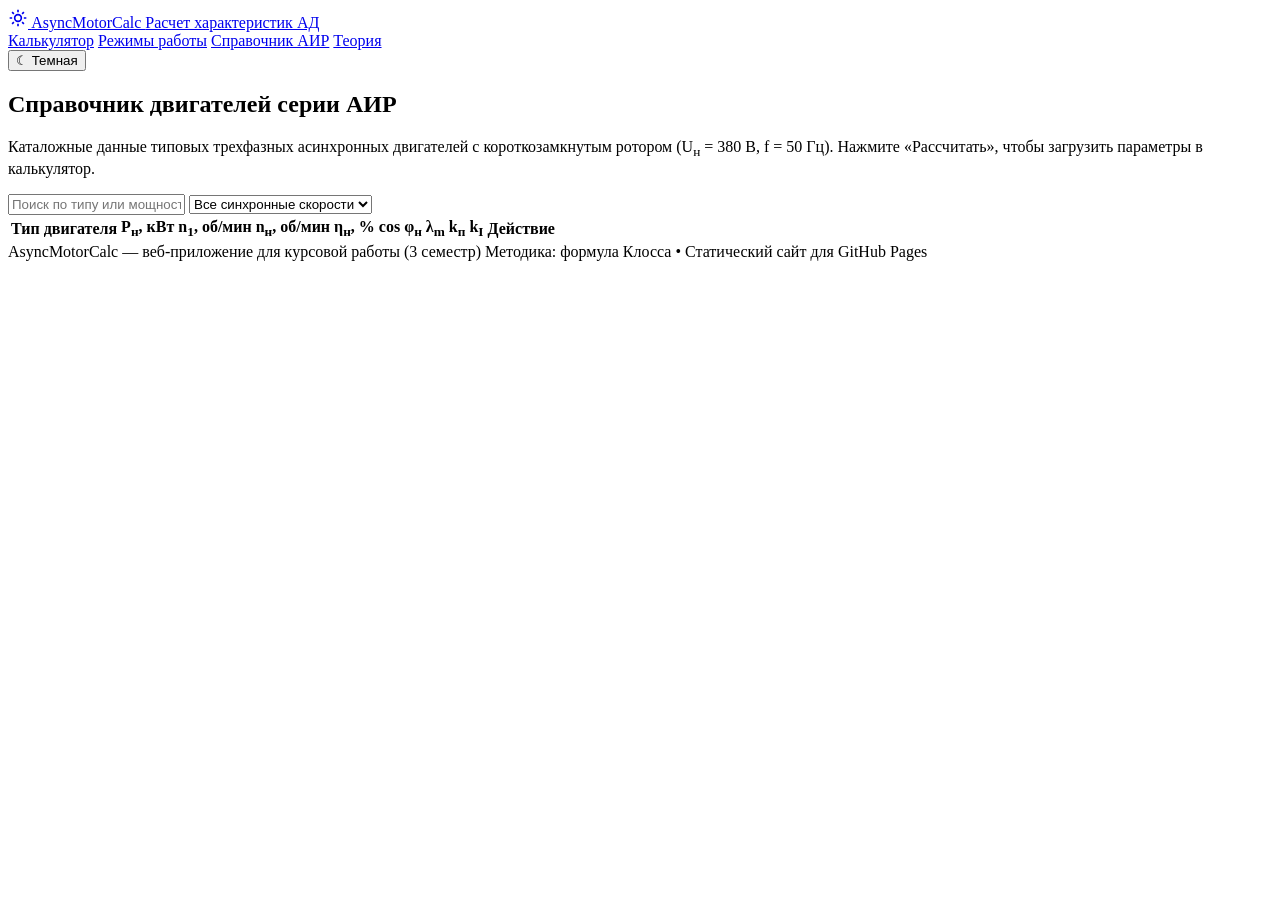
==== catalog.html @ 24321376 "Add files via upload" ====
<!DOCTYPE html>
<html lang="ru">
<head>
  <meta charset="UTF-8">
  <meta name="viewport" content="width=device-width, initial-scale=1.0">
  <title>Справочник двигателей АИР — AsyncMotorCalc</title>
  <link rel="stylesheet" href="css/style.css">
  <script src="js/theme.js"></script>
</head>
<body>
  <header class="site-header">
    <div class="header-inner">
      <a class="brand" href="index.html">
        <span class="brand-icon" aria-hidden="true">
          <svg width="20" height="20" viewBox="0 0 24 24" fill="none" stroke="currentColor" stroke-width="2">
            <circle cx="12" cy="12" r="4"></circle>
            <path d="M12 2v3M12 19v3M4.93 4.93l2.12 2.12M16.95 16.95l2.12 2.12M2 12h3M19 12h3M4.93 19.07l2.12-2.12M16.95 7.05l2.12-2.12"></path>
          </svg>
        </span>
        <span>
          AsyncMotorCalc
          <span class="brand-sub">Расчет характеристик АД</span>
        </span>
      </a>
      <nav class="main-nav" aria-label="Основная навигация">
        <a class="nav-link" href="index.html">Калькулятор</a>
        <a class="nav-link" href="modes.html">Режимы работы</a>
        <a class="nav-link active" href="catalog.html">Справочник АИР</a>
        <a class="nav-link" href="theory.html">Теория</a>
      </nav>
      <button id="themeToggle" class="theme-toggle" type="button">&#9790; Темная</button>
    </div>
  </header>

  <main class="container">
    <section class="page-intro">
      <h1>Справочник двигателей серии АИР</h1>
      <p>Каталожные данные типовых трехфазных асинхронных двигателей с короткозамкнутым ротором (U<sub>н</sub> = 380 В, f = 50 Гц). Нажмите «Рассчитать», чтобы загрузить параметры в калькулятор.</p>
    </section>

    <section class="card">
      <div class="filter-bar">
        <input id="searchInput" type="text" placeholder="Поиск по типу или мощности (например, 100S4)...">
        <select id="speedFilter">
          <option value="all">Все синхронные скорости</option>
          <option value="3000">3000 об/мин (2p = 2)</option>
          <option value="1500">1500 об/мин (2p = 4)</option>
          <option value="1000">1000 об/мин (2p = 6)</option>
          <option value="750">750 об/мин (2p = 8)</option>
        </select>
        <span id="catalogCount" class="filter-count"></span>
      </div>

      <div class="table-wrap">
        <table class="catalog-table">
          <thead>
            <tr>
              <th>Тип двигателя</th>
              <th>P<sub>н</sub>, кВт</th>
              <th>n<sub>1</sub>, об/мин</th>
              <th>n<sub>н</sub>, об/мин</th>
              <th>&eta;<sub>н</sub>, %</th>
              <th>cos &phi;<sub>н</sub></th>
              <th>&lambda;<sub>m</sub></th>
              <th>k<sub>п</sub></th>
              <th>k<sub>I</sub></th>
              <th>Действие</th>
            </tr>
          </thead>
          <tbody id="catalogBody"></tbody>
        </table>
      </div>
    </section>
  </main>

  <footer class="site-footer">
    <div class="footer-inner">
      <span>AsyncMotorCalc — веб-приложение для курсовой работы (3 семестр)</span>
      <span>Методика: формула Клосса • Статический сайт для GitHub Pages</span>
    </div>
  </footer>

  <script src="js/motors-data.js"></script>
  <script src="js/catalog-page.js"></script>
</body>
</html>
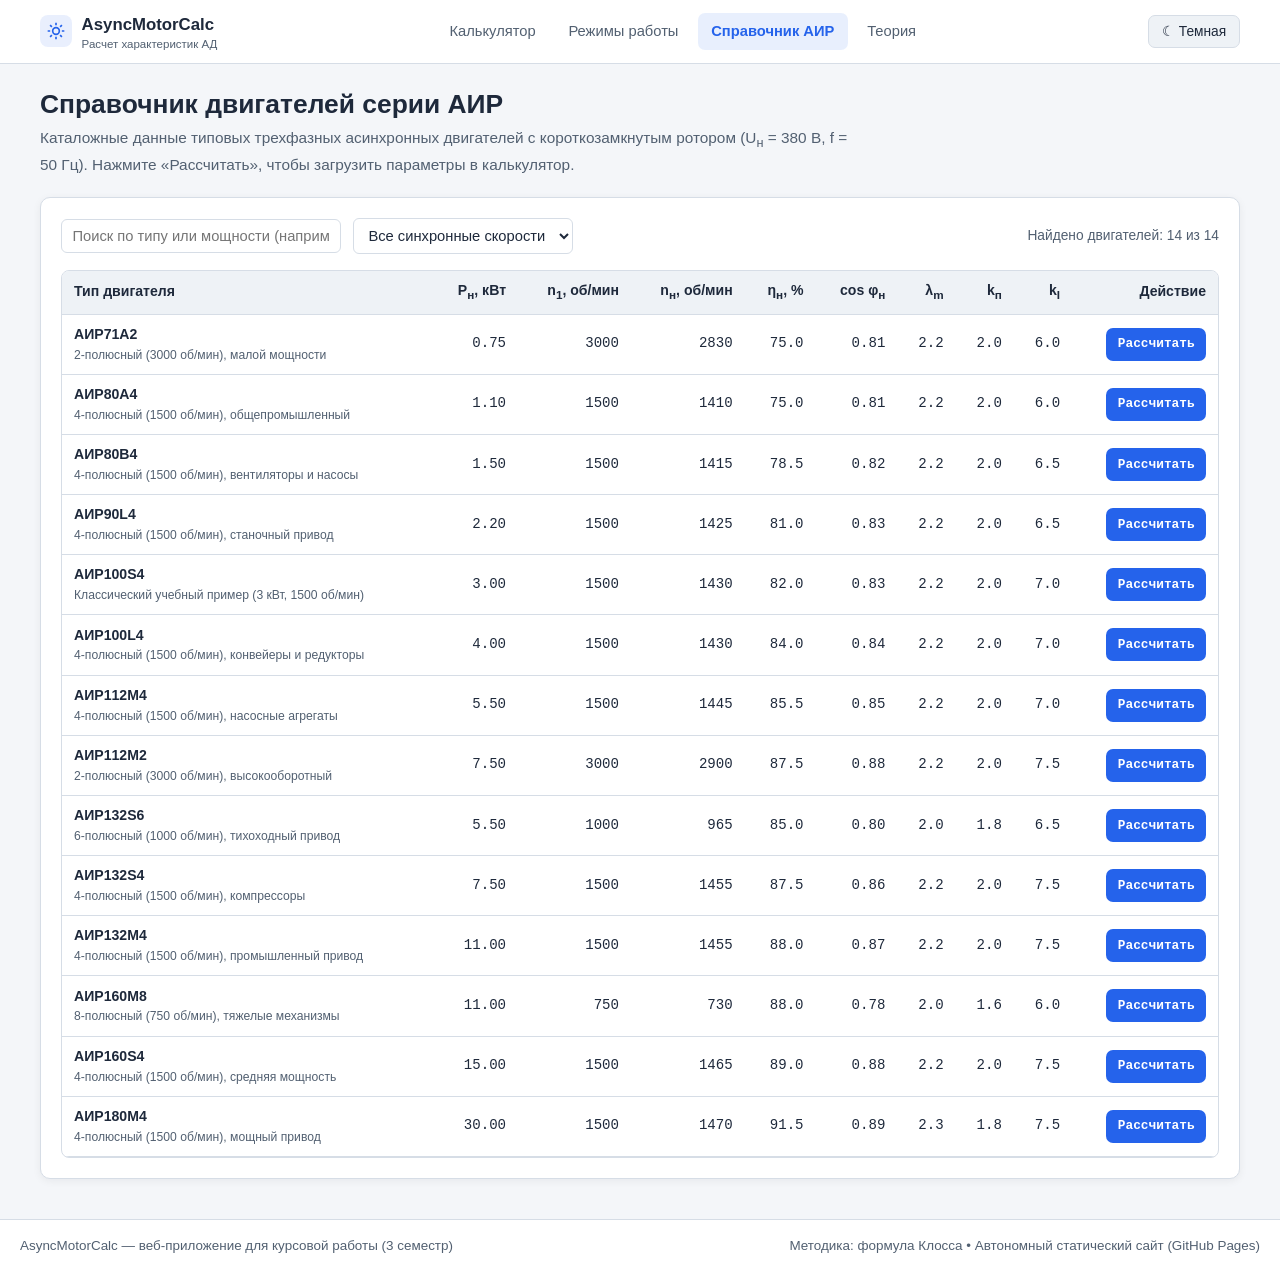
==== commit 5eaa3db0: "Add files via upload" ====
--- a/catalog.html
+++ b/catalog.html
@@ -76,7 +76,7 @@
   <footer class="site-footer">
     <div class="footer-inner">
       <span>AsyncMotorCalc — веб-приложение для курсовой работы (3 семестр)</span>
-      <span>Методика: формула Клосса • Статический сайт для GitHub Pages</span>
+      <span>Методика: формула Клосса • Автономный статический сайт (GitHub Pages)</span>
     </div>
   </footer>
 
--- a/css/style.css
+++ b/css/style.css
@@ -0,0 +1,714 @@
+/* =========================================================
+   AsyncMotorCalc — Общие стили (светлая и темная темы)
+   ========================================================= */
+
+:root {
+  --bg-page: #f4f6f9;
+  --bg-card: #ffffff;
+  --bg-subtle: #eef2f6;
+  --bg-input: #ffffff;
+  --text-main: #1e293b;
+  --text-muted: #526071;
+  --border-color: #d6dde6;
+  --accent: #2563eb;
+  --accent-hover: #1d4ed8;
+  --accent-soft: rgba(37, 99, 235, 0.1);
+  --secondary: #4f46e5;
+  --success: #15803d;
+  --warning: #b45309;
+  --danger: #dc2626;
+  --danger-bg: #fef2f2;
+  --shadow: 0 2px 8px rgba(15, 23, 42, 0.06);
+  --radius: 10px;
+  --font-sans: -apple-system, BlinkMacSystemFont, "Segoe UI", Roboto, Arial, sans-serif;
+  --font-mono: "Consolas", "SFMono-Regular", "Courier New", monospace;
+}
+
+[data-theme="dark"] {
+  --bg-page: #0f172a;
+  --bg-card: #1e293b;
+  --bg-subtle: #263348;
+  --bg-input: #0f172a;
+  --text-main: #e2e8f0;
+  --text-muted: #94a3b8;
+  --border-color: #334155;
+  --accent: #60a5fa;
+  --accent-hover: #3b82f6;
+  --accent-soft: rgba(96, 165, 250, 0.14);
+  --secondary: #818cf8;
+  --success: #4ade80;
+  --warning: #fbbf24;
+  --danger: #f87171;
+  --danger-bg: rgba(248, 113, 113, 0.12);
+  --shadow: 0 4px 12px rgba(0, 0, 0, 0.28);
+}
+
+*,
+*::before,
+*::after {
+  box-sizing: border-box;
+}
+
+html {
+  scroll-behavior: smooth;
+}
+
+body {
+  margin: 0;
+  font-family: var(--font-sans);
+  background-color: var(--bg-page);
+  color: var(--text-main);
+  line-height: 1.55;
+  min-height: 100vh;
+  display: flex;
+  flex-direction: column;
+  transition: background-color 0.2s ease, color 0.2s ease;
+}
+
+a {
+  color: var(--accent);
+  text-decoration: none;
+}
+
+a:hover {
+  text-decoration: underline;
+}
+
+/* Шапка и навигация */
+.site-header {
+  background-color: var(--bg-card);
+  border-bottom: 1px solid var(--border-color);
+  position: sticky;
+  top: 0;
+  z-index: 50;
+}
+
+.header-inner {
+  max-width: 1240px;
+  margin: 0 auto;
+  padding: 0.75rem 1.25rem;
+  display: flex;
+  align-items: center;
+  justify-content: space-between;
+  gap: 1rem;
+  flex-wrap: wrap;
+}
+
+.brand {
+  display: flex;
+  align-items: center;
+  gap: 0.6rem;
+  color: var(--text-main);
+  font-weight: 700;
+  font-size: 1.05rem;
+  text-decoration: none;
+}
+
+.brand:hover {
+  text-decoration: none;
+}
+
+.brand-icon {
+  width: 32px;
+  height: 32px;
+  border-radius: 8px;
+  background: var(--accent-soft);
+  color: var(--accent);
+  display: inline-flex;
+  align-items: center;
+  justify-content: center;
+  flex-shrink: 0;
+}
+
+.brand-sub {
+  display: block;
+  font-size: 0.72rem;
+  font-weight: 500;
+  color: var(--text-muted);
+  line-height: 1.1;
+}
+
+.main-nav {
+  display: flex;
+  align-items: center;
+  gap: 0.35rem;
+  flex-wrap: wrap;
+}
+
+.nav-link {
+  padding: 0.45rem 0.85rem;
+  border-radius: 7px;
+  color: var(--text-muted);
+  font-size: 0.92rem;
+  font-weight: 500;
+  transition: background-color 0.15s ease, color 0.15s ease;
+}
+
+.nav-link:hover {
+  background-color: var(--bg-subtle);
+  color: var(--text-main);
+  text-decoration: none;
+}
+
+.nav-link.active {
+  background-color: var(--accent-soft);
+  color: var(--accent);
+  font-weight: 600;
+}
+
+.theme-toggle {
+  display: inline-flex;
+  align-items: center;
+  gap: 0.4rem;
+  padding: 0.45rem 0.8rem;
+  border: 1px solid var(--border-color);
+  border-radius: 7px;
+  background-color: var(--bg-subtle);
+  color: var(--text-main);
+  font-family: inherit;
+  font-size: 0.86rem;
+  font-weight: 500;
+  cursor: pointer;
+  transition: border-color 0.15s ease, background-color 0.15s ease;
+}
+
+.theme-toggle:hover {
+  border-color: var(--accent);
+}
+
+/* Основной контейнер */
+.container {
+  max-width: 1240px;
+  width: 100%;
+  margin: 0 auto;
+  padding: 1.5rem 1.25rem 2.5rem;
+  flex: 1;
+}
+
+.page-intro {
+  margin-bottom: 1.25rem;
+}
+
+.page-intro h1 {
+  margin: 0 0 0.35rem;
+  font-size: 1.65rem;
+  line-height: 1.25;
+}
+
+.page-intro p {
+  margin: 0;
+  color: var(--text-muted);
+  font-size: 0.96rem;
+  max-width: 820px;
+}
+
+/* Карточки и сетки */
+.card {
+  background-color: var(--bg-card);
+  border: 1px solid var(--border-color);
+  border-radius: var(--radius);
+  padding: 1.25rem;
+  box-shadow: var(--shadow);
+}
+
+.card-header {
+  display: flex;
+  align-items: center;
+  justify-content: space-between;
+  gap: 0.75rem;
+  margin-bottom: 1rem;
+  flex-wrap: wrap;
+}
+
+.card-title {
+  margin: 0;
+  font-size: 1.08rem;
+  font-weight: 600;
+}
+
+.card-subtitle {
+  margin: 0.2rem 0 0;
+  font-size: 0.84rem;
+  color: var(--text-muted);
+}
+
+.calc-layout {
+  display: grid;
+  grid-template-columns: 350px minmax(0, 1fr);
+  gap: 1.25rem;
+  align-items: start;
+}
+
+.results-column {
+  display: flex;
+  flex-direction: column;
+  gap: 1.25rem;
+}
+
+.charts-grid {
+  display: grid;
+  grid-template-columns: repeat(2, minmax(0, 1fr));
+  gap: 1.25rem;
+}
+
+.chart-card-wide {
+  grid-column: 1 / -1;
+}
+
+.chart-box {
+  position: relative;
+  width: 100%;
+  height: 350px;
+}
+
+.chart-box-tall {
+  height: 410px;
+}
+
+/* Формы и элементы управления */
+.form-section-title {
+  font-size: 0.8rem;
+  text-transform: uppercase;
+  letter-spacing: 0.04em;
+  color: var(--text-muted);
+  font-weight: 700;
+  margin: 1rem 0 0.6rem;
+  padding-top: 0.75rem;
+  border-top: 1px solid var(--border-color);
+}
+
+.form-section-title:first-child {
+  margin-top: 0;
+  padding-top: 0;
+  border-top: none;
+}
+
+.form-grid-2 {
+  display: grid;
+  grid-template-columns: repeat(2, minmax(0, 1fr));
+  gap: 0.7rem;
+}
+
+.form-group {
+  display: flex;
+  flex-direction: column;
+  gap: 0.25rem;
+  margin-bottom: 0.65rem;
+}
+
+.form-group label {
+  font-size: 0.84rem;
+  font-weight: 500;
+  color: var(--text-main);
+}
+
+.form-group .unit {
+  color: var(--text-muted);
+  font-weight: 400;
+}
+
+input[type="number"],
+input[type="text"],
+select {
+  width: 100%;
+  padding: 0.5rem 0.65rem;
+  border: 1px solid var(--border-color);
+  border-radius: 6px;
+  background-color: var(--bg-input);
+  color: var(--text-main);
+  font-family: inherit;
+  font-size: 0.92rem;
+  transition: border-color 0.15s ease;
+}
+
+input[type="number"] {
+  font-family: var(--font-mono);
+}
+
+input:focus,
+select:focus {
+  outline: none;
+  border-color: var(--accent);
+}
+
+.checkbox-row {
+  display: flex;
+  align-items: center;
+  gap: 0.5rem;
+  font-size: 0.88rem;
+  cursor: pointer;
+  margin: 0.4rem 0;
+}
+
+.checkbox-row input[type="checkbox"] {
+  width: 16px;
+  height: 16px;
+  accent-color: var(--accent);
+  cursor: pointer;
+}
+
+/* Ползунки на странице режимов */
+.slider-group {
+  margin-bottom: 1rem;
+  padding: 0.75rem;
+  border-radius: 8px;
+  background-color: var(--bg-subtle);
+}
+
+.slider-header {
+  display: flex;
+  justify-content: space-between;
+  align-items: baseline;
+  margin-bottom: 0.35rem;
+  font-size: 0.88rem;
+}
+
+.slider-value {
+  font-family: var(--font-mono);
+  font-weight: 700;
+  color: var(--accent);
+}
+
+input[type="range"] {
+  width: 100%;
+  accent-color: var(--accent);
+  cursor: pointer;
+}
+
+.slider-hint {
+  font-size: 0.78rem;
+  color: var(--text-muted);
+  margin-top: 0.2rem;
+}
+
+/* Кнопки */
+.btn-row {
+  display: flex;
+  gap: 0.55rem;
+  flex-wrap: wrap;
+}
+
+.btn {
+  display: inline-flex;
+  align-items: center;
+  justify-content: center;
+  gap: 0.4rem;
+  padding: 0.55rem 0.95rem;
+  border-radius: 7px;
+  border: 1px solid transparent;
+  font-family: inherit;
+  font-size: 0.88rem;
+  font-weight: 600;
+  cursor: pointer;
+  transition: background-color 0.15s ease, border-color 0.15s ease, opacity 0.15s ease;
+  text-decoration: none;
+}
+
+.btn:hover {
+  text-decoration: none;
+}
+
+.btn-primary {
+  background-color: var(--accent);
+  color: #ffffff;
+}
+
+.btn-primary:hover {
+  background-color: var(--accent-hover);
+}
+
+.btn-outline {
+  background-color: transparent;
+  border-color: var(--border-color);
+  color: var(--text-main);
+}
+
+.btn-outline:hover {
+  border-color: var(--accent);
+  color: var(--accent);
+}
+
+.btn-sm {
+  padding: 0.35rem 0.65rem;
+  font-size: 0.8rem;
+}
+
+/* Ошибки и уведомления */
+.alert {
+  padding: 0.75rem 0.95rem;
+  border-radius: 8px;
+  font-size: 0.88rem;
+  margin-bottom: 1rem;
+  border: 1px solid transparent;
+}
+
+.alert-error {
+  background-color: var(--danger-bg);
+  border-color: var(--danger);
+  color: var(--danger);
+}
+
+.alert-info {
+  background-color: var(--accent-soft);
+  border-color: var(--accent);
+  color: var(--text-main);
+}
+
+.hidden {
+  display: none !important;
+}
+
+/* Карточки ключевых метрик */
+.metrics-grid {
+  display: grid;
+  grid-template-columns: repeat(auto-fit, minmax(150px, 1fr));
+  gap: 0.75rem;
+}
+
+.metric-item {
+  background-color: var(--bg-subtle);
+  border: 1px solid var(--border-color);
+  border-radius: 8px;
+  padding: 0.75rem 0.85rem;
+}
+
+.metric-label {
+  font-size: 0.78rem;
+  color: var(--text-muted);
+  margin-bottom: 0.25rem;
+}
+
+.metric-val {
+  font-family: var(--font-mono);
+  font-size: 1.15rem;
+  font-weight: 700;
+  color: var(--text-main);
+}
+
+.metric-sub {
+  font-size: 0.75rem;
+  color: var(--text-muted);
+  margin-top: 0.15rem;
+}
+
+/* Таблицы */
+.table-wrap {
+  width: 100%;
+  overflow-x: auto;
+  border: 1px solid var(--border-color);
+  border-radius: 8px;
+}
+
+table {
+  width: 100%;
+  border-collapse: collapse;
+  font-size: 0.88rem;
+}
+
+th,
+td {
+  padding: 0.58rem 0.75rem;
+  text-align: right;
+  border-bottom: 1px solid var(--border-color);
+  white-space: nowrap;
+}
+
+th {
+  background-color: var(--bg-subtle);
+  font-weight: 600;
+  color: var(--text-main);
+}
+
+td {
+  font-family: var(--font-mono);
+}
+
+th:first-child,
+td:first-child {
+  text-align: left;
+}
+
+table.catalog-table td:first-child {
+  font-family: var(--font-sans);
+  font-weight: 600;
+}
+
+tbody tr:hover {
+  background-color: var(--accent-soft);
+}
+
+tr.row-highlight {
+  background-color: var(--accent-soft);
+  font-weight: 600;
+}
+
+.badge {
+  display: inline-block;
+  padding: 0.12rem 0.45rem;
+  border-radius: 999px;
+  font-family: var(--font-sans);
+  font-size: 0.72rem;
+  font-weight: 600;
+  background-color: var(--accent-soft);
+  color: var(--accent);
+  margin-left: 0.35rem;
+}
+
+/* Справочник: панель фильтров */
+.filter-bar {
+  display: flex;
+  gap: 0.75rem;
+  flex-wrap: wrap;
+  align-items: center;
+  margin-bottom: 1rem;
+}
+
+.filter-bar input[type="text"] {
+  max-width: 280px;
+}
+
+.filter-bar select {
+  max-width: 220px;
+}
+
+.filter-count {
+  margin-left: auto;
+  font-size: 0.86rem;
+  color: var(--text-muted);
+}
+
+/* Страница теории */
+.theory-grid {
+  display: grid;
+  grid-template-columns: repeat(2, minmax(0, 1fr));
+  gap: 1.25rem;
+}
+
+.formula-box {
+  background-color: var(--bg-subtle);
+  border-left: 3px solid var(--accent);
+  border-radius: 6px;
+  padding: 0.85rem 1rem;
+  margin: 0.75rem 0;
+  font-family: var(--font-mono);
+  font-size: 0.98rem;
+  overflow-x: auto;
+  display: flex;
+  align-items: center;
+  gap: 0.45rem;
+  flex-wrap: wrap;
+}
+
+.frac {
+  display: inline-flex;
+  flex-direction: column;
+  align-items: center;
+  vertical-align: middle;
+  margin: 0 0.15rem;
+  font-size: 0.92em;
+}
+
+.frac .num {
+  border-bottom: 1px solid var(--text-main);
+  padding: 0 0.25rem 0.08rem;
+}
+
+.frac .den {
+  padding: 0.08rem 0.25rem 0;
+}
+
+.legend-list {
+  margin: 0.6rem 0 0;
+  padding-left: 1.2rem;
+  color: var(--text-muted);
+  font-size: 0.9rem;
+}
+
+.legend-list li {
+  margin-bottom: 0.35rem;
+}
+
+.legend-list strong {
+  color: var(--text-main);
+}
+
+/* Подвал */
+.site-footer {
+  border-top: 1px solid var(--border-color);
+  background-color: var(--bg-card);
+  padding: 1rem 1.25rem;
+  font-size: 0.84rem;
+  color: var(--text-muted);
+}
+
+.footer-inner {
+  max-width: 1240px;
+  margin: 0 auto;
+  display: flex;
+  justify-content: space-between;
+  gap: 0.75rem;
+  flex-wrap: wrap;
+}
+
+/* Адаптивность */
+@media (max-width: 980px) {
+  .calc-layout {
+    grid-template-columns: 1fr;
+  }
+  .charts-grid,
+  .theory-grid {
+    grid-template-columns: 1fr;
+  }
+}
+
+@media (max-width: 600px) {
+  .form-grid-2 {
+    grid-template-columns: 1fr;
+  }
+  .header-inner {
+    justify-content: space-between;
+  }
+  .page-intro h1 {
+    font-size: 1.35rem;
+  }
+  .chart-box {
+    height: 290px;
+  }
+}
+
+/* Печать отчета (PDF) */
+@media print {
+  :root,
+  [data-theme="dark"] {
+    --bg-page: #ffffff;
+    --bg-card: #ffffff;
+    --bg-subtle: #f5f5f5;
+    --text-main: #000000;
+    --text-muted: #333333;
+    --border-color: #cccccc;
+    --shadow: none;
+  }
+
+  .site-header,
+  .site-footer,
+  .no-print,
+  .btn,
+  .btn-row {
+    display: none !important;
+  }
+
+  .container {
+    padding: 0;
+    max-width: 100%;
+  }
+
+  .calc-layout {
+    grid-template-columns: 1fr;
+  }
+
+  .card {
+    box-shadow: none;
+    break-inside: avoid;
+    margin-bottom: 1rem;
+  }
+}
